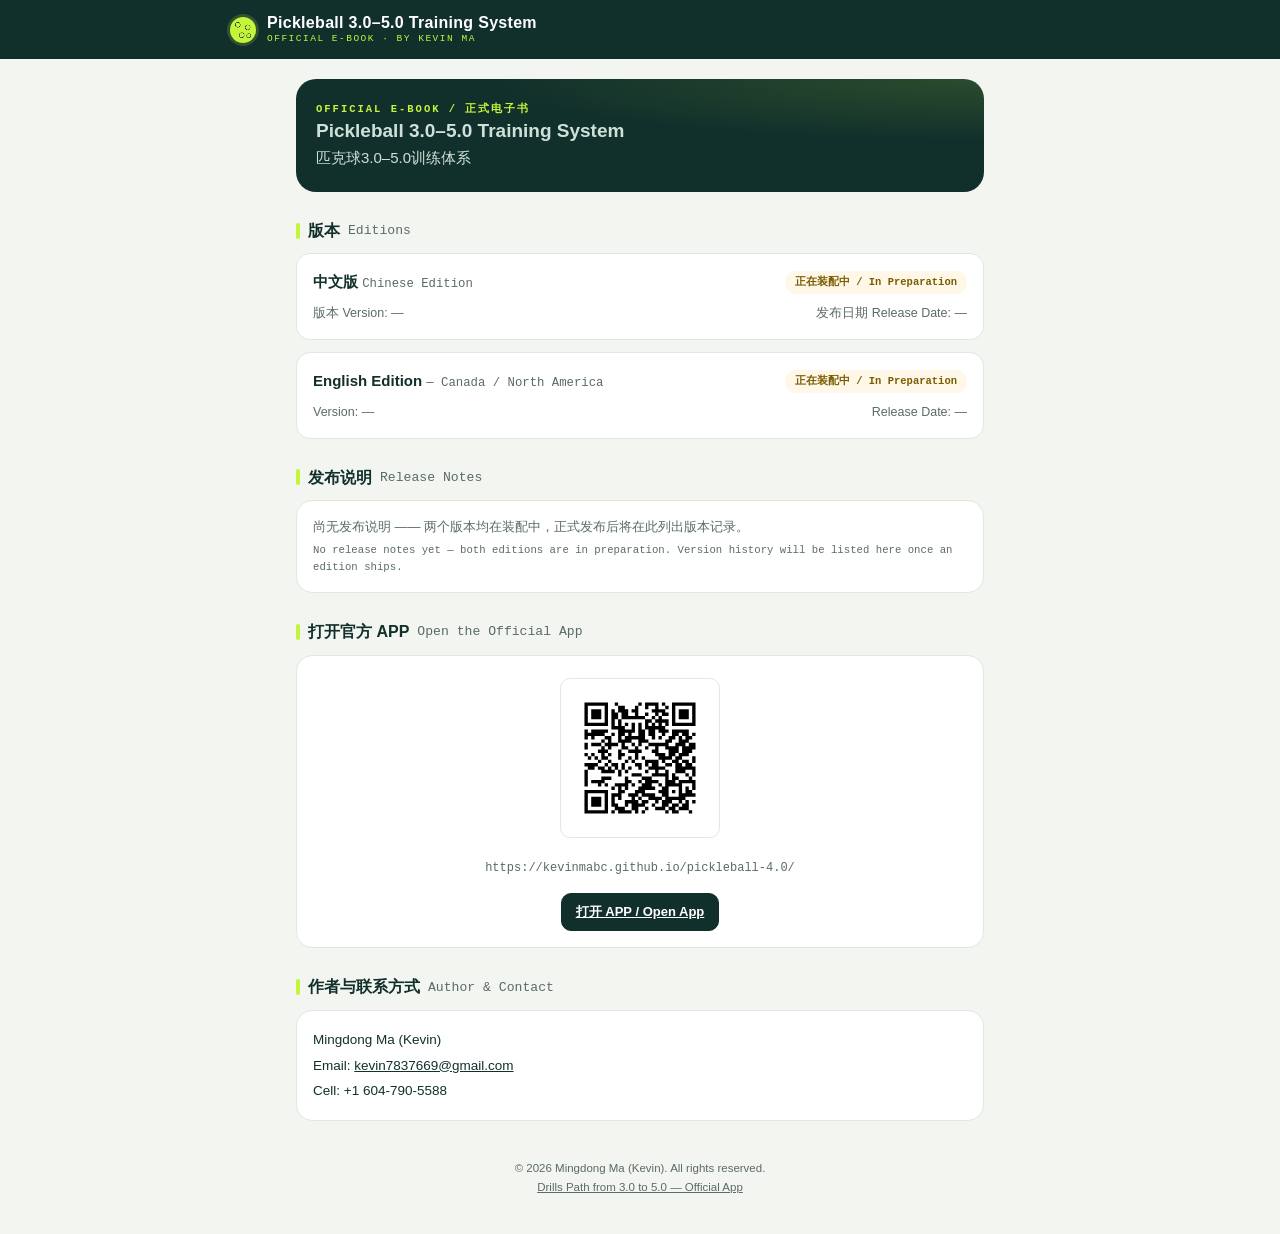
==== ebook/index.html @ c82833b7 "feat: add RC1.1 version update and ebook access Co-Authored-By: Claude Sonnet 5 <noreply@anthropic.c" ====
<!DOCTYPE html>
<html lang="zh-CN">
<head>
<meta charset="UTF-8">
<meta name="viewport" content="width=device-width, initial-scale=1.0, viewport-fit=cover">
<meta name="theme-color" content="#12302B">
<title>Pickleball 3.0–5.0 Training System · E-Book</title>
<link rel="icon" type="image/png" sizes="192x192" href="../icon-192.png">
<link rel="apple-touch-icon" href="../apple-touch-icon.png">
<link rel="stylesheet" href="../css/app.css">
<style>
  /* E-Book landing page — page-scoped additions only; no shared app.css rule is modified. */
  body{padding-bottom:28px}
  .eb-wrap{max-width:720px;margin:0 auto;padding:0 16px}
  .eb-edition{border:1px solid var(--line);border-radius:14px;padding:16px;margin-bottom:12px;background:var(--card)}
  .eb-edition-head{display:flex;justify-content:space-between;align-items:center;gap:10px;flex-wrap:wrap}
  .eb-edition-name{font-weight:800;font-size:15px}
  .eb-status-badge{display:inline-block;font-family:var(--mono);font-size:10.5px;padding:3px 10px;border-radius:999px;background:#fff8e8;color:#7a5c00;font-weight:700;white-space:nowrap}
  .eb-meta-row{display:flex;justify-content:space-between;gap:8px;font-size:12.5px;color:var(--muted);margin-top:8px;flex-wrap:wrap}
  .eb-qr-card{text-align:center}
  .eb-qr{width:160px;height:160px;border:1px solid var(--line);border-radius:10px;padding:10px;background:#fff;display:inline-block;margin:6px auto}
  .eb-url{font-family:var(--mono);font-size:12px;color:var(--muted);text-align:center;word-break:break-all;margin:8px 0}
  .eb-contact{font-size:13.5px;line-height:1.9;color:var(--ink)}
  .eb-contact .en{display:block;color:var(--muted);font-size:12px}
  footer.foot a{color:inherit;text-decoration:underline}
</style>
</head>
<body>

<header class="top">
  <div class="topbar">
    <div class="brand">
      <div class="ball"></div>
      <h1>Pickleball 3.0–5.0 Training System<small>OFFICIAL E-BOOK · BY KEVIN MA</small></h1>
    </div>
  </div>
</header>

<main class="eb-wrap" style="padding-top:20px">

  <div class="hero">
    <div class="eyebrow" style="color:var(--lime)">Official E-Book / 正式电子书</div>
    <p class="lead" style="margin-bottom:2px">Pickleball 3.0–5.0 Training System</p>
    <p style="color:#cfe0d9;font-size:15px">匹克球3.0–5.0训练体系</p>
  </div>

  <h3 class="blk">版本 <span class="en">Editions</span></h3>

  <div class="eb-edition">
    <div class="eb-edition-head">
      <div class="eb-edition-name">中文版 <span class="en">Chinese Edition</span></div>
      <span class="eb-status-badge">正在装配中 / In Preparation</span>
    </div>
    <div class="eb-meta-row">
      <span>版本 Version: —</span>
      <span>发布日期 Release Date: —</span>
    </div>
  </div>

  <div class="eb-edition">
    <div class="eb-edition-head">
      <div class="eb-edition-name">English Edition <span class="en">— Canada / North America</span></div>
      <span class="eb-status-badge">正在装配中 / In Preparation</span>
    </div>
    <div class="eb-meta-row">
      <span>Version: —</span>
      <span>Release Date: —</span>
    </div>
  </div>

  <h3 class="blk">发布说明 <span class="en">Release Notes</span></h3>
  <div class="card">
    <p style="font-size:13px;color:var(--muted)">尚无发布说明 —— 两个版本均在装配中，正式发布后将在此列出版本记录。<span class="en" style="display:block;margin-top:4px">No release notes yet — both editions are in preparation. Version history will be listed here once an edition ships.</span></p>
  </div>

  <h3 class="blk">打开官方 APP <span class="en">Open the Official App</span></h3>
  <div class="card eb-qr-card">
    <img class="eb-qr" src="../assets/qr/qr-app.svg" alt="QR code linking to the official Drills Path from 3.0 to 5.0 app at https://kevinmabc.github.io/pickleball-4.0/" width="160" height="160">
    <div class="eb-url">https://kevinmabc.github.io/pickleball-4.0/</div>
    <a class="btn solid" style="display:inline-block;margin-top:6px" href="https://kevinmabc.github.io/pickleball-4.0/">打开 APP / Open App</a>
  </div>

  <h3 class="blk">作者与联系方式 <span class="en">Author &amp; Contact</span></h3>
  <div class="card eb-contact">
    Mingdong Ma (Kevin)<br>
    Email: <a href="mailto:kevin7837669@gmail.com">kevin7837669@gmail.com</a><br>
    Cell: +1 604-790-5588
  </div>

  <footer class="foot">
    © 2026 Mingdong Ma (Kevin). All rights reserved.<br>
    <a href="https://kevinmabc.github.io/pickleball-4.0/">Drills Path from 3.0 to 5.0 — Official App</a>
  </footer>

</main>
</body>
</html>
---- css/app.css ----
:root{
    --ink:#12302B;          /* 深球场墨绿 court ink */
    --ink-2:#1C4A41;
    --paper:#F3F5F1;        /* 纸底 paper */
    --card:#FFFFFF;
    --lime:#C4F53B;         /* 匹克球荧光签名色 optic-ball accent */
    --lime-deep:#9BCB1E;
    --muted:#5A6B66;
    --line:#E1E7E1;
    --pass:#1F9D5B;
    --part:#E0A100;
    --fail:#D64545;
    --none:#B7C0BB;
    --mono:ui-monospace,"SF Mono","Cascadia Code",Consolas,"Liberation Mono",monospace;
    --sans:"PingFang SC","Hiragino Sans GB","Microsoft YaHei",-apple-system,BlinkMacSystemFont,"Segoe UI",Roboto,sans-serif;
  }
  *{box-sizing:border-box;margin:0;padding:0}
  html{-webkit-text-size-adjust:100%}
  body{font-family:var(--sans);background:var(--paper);color:var(--ink);
    line-height:1.6;padding-bottom:76px;overflow-x:hidden}
  a{color:inherit}
  .wrap{max-width:820px;margin:0 auto;padding:0 16px}

  /* ===== Top bar ===== */
  header.top{position:sticky;top:0;z-index:40;background:var(--ink);color:#fff;
    padding:14px 16px calc(14px + env(safe-area-inset-top,0)) 16px;
    padding-top:calc(14px + env(safe-area-inset-top,0))}
  .topbar{max-width:820px;margin:0 auto;display:flex;align-items:center;justify-content:space-between;gap:8px}
  .brand{flex:1 1 auto;min-width:0;display:flex;align-items:center;gap:11px}
  .lang-switch{flex:none;background:rgba(255,255,255,.08);border:1px solid rgba(255,255,255,.22);
    color:#fff;border-radius:999px;padding:6px 10px;font-family:var(--mono);font-size:10.5px;
    font-weight:600;letter-spacing:.3px;cursor:pointer;white-space:nowrap}
  .lang-switch:hover{border-color:var(--lime)}
  .lang-switch b{color:var(--lime)}
  .ball{width:26px;height:26px;border-radius:50%;background:var(--lime);position:relative;flex:none;
    box-shadow:0 0 0 3px rgba(196,245,59,.18)}
  .ball::before,.ball::after{content:"";position:absolute;inset:0;border-radius:50%}
  .ball::before{background:
    radial-gradient(circle at 30% 30%, transparent 2px, var(--ink) 2.4px, transparent 3px),
    radial-gradient(circle at 68% 40%, transparent 2px, var(--ink) 2.4px, transparent 3px),
    radial-gradient(circle at 45% 70%, transparent 2px, var(--ink) 2.4px, transparent 3px),
    radial-gradient(circle at 72% 72%, transparent 1.6px, var(--ink) 2px, transparent 2.6px)}
  .brand h1{min-width:0;font-size:16px;font-weight:800;letter-spacing:.3px;line-height:1.15}
  .brand h1 small{display:block;font-family:var(--mono);font-size:9.5px;font-weight:500;
    letter-spacing:1.5px;color:var(--lime);text-transform:uppercase;margin-top:2px}

  /* ===== Views ===== */
  .view{display:none;padding-top:20px;animation:fade .25s ease}
  .view.active{display:block}
  @keyframes fade{from{opacity:0;transform:translateY(6px)}to{opacity:1;transform:none}}
  @media (prefers-reduced-motion:reduce){.view{animation:none}}

  .eyebrow{font-family:var(--mono);font-size:10.5px;font-weight:600;letter-spacing:2px;
    text-transform:uppercase;color:var(--lime-deep)}
  h2.sec{font-size:23px;font-weight:800;letter-spacing:-.3px;margin:4px 0 3px}
  .sec-sub{color:var(--muted);font-size:13.5px;margin-bottom:18px}
  h3.blk{font-size:16px;font-weight:800;margin:26px 0 10px;display:flex;align-items:center;gap:8px}
  h3.blk::before{content:"";width:4px;height:16px;background:var(--lime);border-radius:2px}

  .card{background:var(--card);border:1px solid var(--line);border-radius:16px;
    padding:16px;margin-bottom:14px}
  .en{font-family:var(--mono);color:var(--muted);font-size:.82em;font-weight:500}

  /* ===== Home ===== */
  .hero{background:var(--ink);color:#fff;border-radius:20px;padding:22px 20px;margin-bottom:8px;
    background-image:radial-gradient(120% 90% at 100% 0,rgba(196,245,59,.14),transparent 60%)}
  .hero .lead{font-size:19px;font-weight:800;line-height:1.35;margin-bottom:6px}
  .hero .lead b{color:var(--lime)}
  .hero p{color:#cfe0d9;font-size:13px}
  .loop{display:grid;grid-template-columns:repeat(4,1fr);gap:8px;margin-top:16px}
  .loop button{background:rgba(255,255,255,.07);border:1px solid rgba(255,255,255,.14);
    color:#fff;border-radius:12px;padding:12px 6px;cursor:pointer;font-family:var(--sans);
    display:flex;flex-direction:column;align-items:center;gap:4px;transition:.15s}
  .loop button:hover{background:rgba(196,245,59,.14);border-color:var(--lime)}
  .loop .cn{font-size:17px;font-weight:800}
  .loop .en2{font-family:var(--mono);font-size:9px;letter-spacing:1px;color:var(--lime);text-transform:uppercase}

  /* Six gates signature */
  .gates{display:grid;grid-template-columns:repeat(3,1fr);gap:8px}
  .gate{border:1px solid var(--line);border-radius:12px;padding:10px 8px;text-align:center;background:#fafcf9}
  .gate .lab{font-size:11px;color:var(--muted);line-height:1.3;min-height:29px;display:flex;
    align-items:center;justify-content:center}
  .gate .thr{font-family:var(--mono);font-size:10px;color:var(--muted);margin-top:3px}
  .gate .dot{width:11px;height:11px;border-radius:50%;background:var(--none);margin:6px auto 0;
    transition:.2s}
  .gate.ok{border-color:var(--pass);background:#f1fbf5}
  .gate.ok .dot{background:var(--pass);box-shadow:0 0 0 4px rgba(31,157,91,.15)}
  .gate.no .dot{background:var(--fail)}
  .verdict{text-align:center;margin-top:12px;font-weight:800;font-size:15px}
  .verdict .en{display:block;font-size:11px;margin-top:2px}

  /* ===== Learn ===== */
  table.tbl{width:100%;border-collapse:collapse;font-size:13px}
  table.tbl th,table.tbl td{text-align:left;padding:8px 9px;border-bottom:1px solid var(--line);
    vertical-align:top}
  table.tbl th{font-family:var(--mono);font-size:10px;letter-spacing:.6px;text-transform:uppercase;
    color:var(--muted);font-weight:600}
  table.tbl td:first-child{font-weight:700;white-space:nowrap}
  .num{font-family:var(--mono);font-variant-numeric:tabular-nums}
  details.acc{border:1px solid var(--line);border-radius:14px;margin-bottom:10px;background:var(--card);overflow:hidden}
  details.acc>summary{list-style:none;cursor:pointer;padding:14px 16px;font-weight:700;
    display:flex;justify-content:space-between;align-items:center;gap:10px}
  details.acc>summary::-webkit-details-marker{display:none}
  details.acc>summary .chev{font-family:var(--mono);color:var(--lime-deep);transition:.2s}
  details.acc[open]>summary .chev{transform:rotate(90deg)}
  details.acc .body{padding:0 16px 16px;border-top:1px solid var(--line)}
  details.acc .body p{margin:11px 0;font-size:14px}
  details.acc .body h4{margin:16px 0 6px;font-size:14px;font-weight:800}
  details.acc .body ul{margin:8px 0 8px 18px;font-size:14px}
  details.acc .body li{margin:5px 0}
  .callout{background:#f1fbf5;border-left:3px solid var(--pass);border-radius:0 10px 10px 0;
    padding:11px 13px;margin:12px 0;font-size:13.5px}
  .callout.warn{background:#fff8e8;border-color:var(--part)}
  .tag{display:inline-block;font-family:var(--mono);font-size:10px;padding:2px 7px;border-radius:6px;
    background:var(--ink);color:var(--lime);letter-spacing:.5px;margin-left:6px}
  .todo-note{border:1px dashed var(--line);border-radius:14px;padding:14px 16px;background:#fbfcfb;
    font-size:13px;color:var(--muted)}

  /* ===== Tracker (练) ===== */
  .kpibar{display:flex;gap:10px;margin-bottom:16px}
  .kpibar .stat{flex:1;background:var(--ink);color:#fff;border-radius:14px;padding:12px 14px}
  .kpibar .stat .v{font-family:var(--mono);font-size:26px;font-weight:700;color:var(--lime);
    font-variant-numeric:tabular-nums;line-height:1}
  .kpibar .stat .k{font-size:11px;color:#cfe0d9;margin-top:5px}
  .kpibar .stat .k .en{color:#8fb0a5}

  .week>summary{background:var(--ink);color:#fff;border-radius:14px}
  .week[open]>summary{border-radius:14px 14px 0 0}
  .week>summary .wk{font-family:var(--mono);color:var(--lime);font-size:13px;margin-right:8px}
  .week>summary .rate{font-family:var(--mono);font-size:12px;color:var(--lime);margin-left:auto}
  .item{border-top:1px solid var(--line);padding:13px 4px}
  .item:first-child{border-top:none}
  .item .name{font-weight:700;font-size:14px}
  .item .target{font-size:12px;color:var(--muted);margin:2px 0 9px}
  .item-row{display:flex;flex-wrap:wrap;gap:7px;align-items:center}
  .seg{display:inline-flex;border:1px solid var(--line);border-radius:9px;overflow:hidden}
  .seg button{border:none;background:var(--card);padding:6px 12px;font-size:12px;cursor:pointer;
    font-family:var(--sans);color:var(--muted);border-right:1px solid var(--line)}
  .seg button:last-child{border-right:none}
  .seg button.on[data-v="pass"]{background:var(--pass);color:#fff}
  .seg button.on[data-v="part"]{background:var(--part);color:#fff}
  .seg button.on[data-v="fail"]{background:var(--fail);color:#fff}
  .seg button.on[data-v="done"]{background:var(--ink);color:var(--lime)}
  .seg button.on[data-v="skip"]{background:var(--none);color:#fff}
  input.fld,textarea.fld{border:1px solid var(--line);border-radius:9px;padding:6px 9px;
    font-family:var(--sans);font-size:12.5px;color:var(--ink);background:#fbfcfb;width:100%}
  input.fld{flex:1;min-width:90px}
  input.date{max-width:140px}
  .item textarea.fld{margin-top:7px;resize:vertical;min-height:34px}

  .toolbar{display:flex;gap:8px;flex-wrap:wrap;margin:4px 0 18px}
  .btn{border:1px solid var(--ink);background:var(--card);color:var(--ink);border-radius:10px;
    padding:8px 14px;font-size:13px;font-weight:600;cursor:pointer;font-family:var(--sans)}
  .btn.solid{background:var(--ink);color:#fff}
  .btn.warn{border-color:var(--fail);color:var(--fail)}

  /* ===== KPI (测) ===== */
  .mod{padding:12px 2px;border-bottom:1px solid var(--line)}
  .mod:last-child{border-bottom:none}
  .mod .top{display:flex;align-items:baseline;gap:8px;margin-bottom:7px}
  .mod .mn{font-weight:700;font-size:14px}
  .mod .mw{font-family:var(--mono);font-size:10px;color:var(--muted);margin-left:auto}
  .mod .mt{font-family:var(--mono);font-size:11px;color:var(--muted)}
  .meter{position:relative;height:10px;background:#eef2ee;border-radius:6px;overflow:hidden;margin:4px 0}
  .meter .fill{position:absolute;inset:0 auto 0 0;background:linear-gradient(90deg,var(--lime-deep),var(--lime));
    border-radius:6px;transition:width .35s ease}
  .meter .tgt{position:absolute;top:-3px;bottom:-3px;width:2px;background:var(--ink)}
  .mod .ctl{display:flex;align-items:center;gap:10px;margin-top:8px}
  .mod input[type=range]{flex:1;accent-color:var(--ink)}
  .mod .pct{font-family:var(--mono);font-size:14px;font-weight:700;min-width:52px;text-align:right;
    font-variant-numeric:tabular-nums}
  .composite{background:var(--ink);color:#fff;border-radius:16px;padding:18px 20px;
    display:flex;align-items:center;gap:18px;margin-bottom:14px}
  .composite .big{font-family:var(--mono);font-size:44px;font-weight:700;color:var(--lime);
    line-height:.9;font-variant-numeric:tabular-nums}
  .composite .big small{font-size:16px;color:#8fb0a5}
  .composite .lvl{font-size:13px;color:#cfe0d9;min-width:0}
  .composite .lvl b{display:block;font-size:19px;color:#fff;font-weight:800;margin-top:2px}

  footer.foot{text-align:center;color:var(--muted);font-size:11.5px;padding:24px 16px 8px;line-height:1.7}

  /* ===== Bottom nav ===== */
  nav.tabs{position:fixed;bottom:0;left:0;right:0;z-index:50;background:var(--card);
    border-top:1px solid var(--line);display:flex;
    padding-bottom:env(safe-area-inset-bottom,0)}
  nav.tabs button{flex:1;min-width:0;border:none;background:none;padding:9px 2px 8px;cursor:pointer;
    font-family:var(--sans);color:var(--muted);display:flex;flex-direction:column;align-items:center;gap:2px}
  nav.tabs button .ti{font-size:15px;font-weight:800}
  nav.tabs button .te{font-family:var(--mono);font-size:8.5px;letter-spacing:.8px;text-transform:uppercase}
  nav.tabs button.on{color:var(--ink)}
  nav.tabs button.on .ti{color:var(--ink)}
  nav.tabs button.on::before{content:"";position:absolute;top:0;width:34px;height:3px;
    background:var(--lime);border-radius:0 0 4px 4px}
  nav.tabs button{position:relative}
  .fbtn{display:inline-block;margin-top:10px;border:1px solid var(--ink);border-radius:20px;padding:6px 16px;font-size:12px;color:var(--ink);background:var(--card);cursor:pointer;font-family:var(--sans);font-weight:600}
  .modal-bg{position:fixed;inset:0;background:rgba(10,20,18,.55);z-index:100;display:none;align-items:flex-end;justify-content:center}
  .modal-bg.on{display:flex}
  .modal{background:var(--card);width:100%;max-width:480px;border-radius:18px 18px 0 0;padding:18px 18px calc(20px + env(safe-area-inset-bottom,0));max-height:88vh;overflow:auto;animation:slideup .2s ease}
  @keyframes slideup{from{transform:translateY(30px)}to{transform:none}}
  .modal h3{font-size:17px;font-weight:800;margin-bottom:3px}
  .modal .msub{font-size:12px;color:var(--muted);margin-bottom:8px}
  .modal label{font-size:12px;color:var(--muted);display:block;margin:11px 0 4px}
  .modal .row{display:flex;gap:8px;margin-top:14px}
  .fbclose{float:right;border:none;background:none;font-size:22px;color:var(--muted);cursor:pointer;line-height:1}

/* ===== S1 Assessment Data Core (a1-) ===== */
#a1-app{font-family:var(--sans)}
#a1-app .a1-h{font-weight:800;font-size:15px;margin:2px 0 8px;color:var(--ink)}
#a1-app .a1-sub{font-size:11px;color:var(--muted);margin-bottom:10px;font-family:var(--mono);word-break:break-all}
#a1-app .a1-mut{font-size:12px;color:var(--muted)}
#a1-app .a1-chip{display:inline-block;border:1px solid var(--line);border-radius:999px;padding:6px 13px;margin:4px 6px 4px 0;cursor:pointer;font-size:13px;background:var(--card);color:var(--ink)}
#a1-app .a1-chip.sel{background:var(--lime-deep,#2f6f5f);color:#fff;border-color:transparent}
#a1-app .a1-row{display:flex;justify-content:space-between;align-items:center;gap:8px;padding:9px 0;border-bottom:1px solid var(--line)}
#a1-app .a1-row:last-child{border-bottom:none}
#a1-app .a1-list{max-height:150px;overflow:auto;font-family:var(--mono);font-size:12px;color:var(--muted);margin-top:8px;white-space:pre-wrap}

/* ===== S7-E Review/Trend UI (rv-) ===== */
#review-app{font-family:var(--sans)}
#review-app .rv-h{font-weight:800;font-size:15px;margin:2px 0 8px;color:var(--ink)}
#review-app .rv-mut{font-size:12px;color:var(--muted)}
#review-app .rv-chip{display:inline-block;border:1px solid var(--line);border-radius:999px;padding:6px 13px;margin:4px 6px 4px 0;cursor:pointer;font-size:13px;background:var(--card);color:var(--ink)}
#review-app .rv-chip.sel{background:var(--lime-deep,#2f6f5f);color:#fff;border-color:transparent}
#review-app .rv-section{margin-bottom:18px}
#review-app .rv-row{display:flex;justify-content:space-between;align-items:center;gap:8px;padding:7px 0;border-bottom:1px solid var(--line);flex-wrap:wrap}
#review-app .rv-row:last-child{border-bottom:none}
#review-app .rv-grid{display:grid;grid-template-columns:repeat(auto-fit,minmax(150px,1fr));gap:10px;margin-top:8px}
#review-app .rv-card{border:1px solid var(--line);border-radius:12px;padding:10px 12px;background:#fafcf9}
#review-app .rv-badge{display:inline-block;font-family:var(--mono);font-size:10.5px;padding:2px 8px;border-radius:6px;font-weight:700;letter-spacing:.2px;line-height:1.5}
#review-app .rv-pos{background:#f1fbf5;color:var(--pass)}
#review-app .rv-warn{background:#fff8e8;color:var(--part)}
#review-app .rv-neg{background:#fdecec;color:var(--fail)}
#review-app .rv-neu{background:#eef2ee;color:var(--muted)}
#review-app .rv-inc{background:#eef2ee;color:var(--muted);border:1px dashed var(--line)}
#review-app .rv-banner{background:#f1fbf5;border-left:3px solid var(--pass);border-radius:0 10px 10px 0;padding:9px 12px;font-size:12.5px;margin-bottom:10px}
#review-app table.rv-tbl{width:100%;border-collapse:collapse;font-size:12px;min-width:640px}
#review-app table.rv-tbl th,#review-app table.rv-tbl td{text-align:left;padding:6px 7px;border-bottom:1px solid var(--line);vertical-align:top}
#review-app table.rv-tbl th{font-family:var(--mono);font-size:9.5px;letter-spacing:.4px;text-transform:uppercase;color:var(--muted);font-weight:600}

/* ===== S8-E Training / Cycle UI (tr-), shared across the three mount points (.tr-app) ===== */
.tr-app{font-family:var(--sans)}
.tr-app .tr-h{font-weight:800;font-size:15px;margin:2px 0 8px;color:var(--ink)}
.tr-app .tr-h2{font-weight:700;font-size:13px;margin:14px 0 6px;color:var(--ink)}
.tr-app .tr-mut{font-size:12px;color:var(--muted)}
.tr-app .tr-chip{display:inline-block;border:1px solid var(--line);border-radius:999px;padding:6px 13px;margin:4px 6px 4px 0;cursor:pointer;font-size:13px;background:var(--card);color:var(--ink)}
.tr-app .tr-chip.sel{background:var(--lime-deep,#2f6f5f);color:#fff;border-color:transparent}
.tr-app .tr-section{margin-bottom:16px}
.tr-app .tr-row{display:flex;justify-content:space-between;align-items:center;gap:8px;padding:7px 0;border-bottom:1px solid var(--line);flex-wrap:wrap}
.tr-app .tr-row:last-child{border-bottom:none}
.tr-app .tr-card{border:1px solid var(--line);border-radius:12px;padding:12px;background:#fafcf9;margin-bottom:10px}
.tr-app .tr-badge{display:inline-block;font-family:var(--mono);font-size:10.5px;padding:2px 8px;border-radius:6px;font-weight:700;letter-spacing:.2px;line-height:1.5}
.tr-app .tr-pos{background:#f1fbf5;color:var(--pass)}
.tr-app .tr-warn{background:#fff8e8;color:var(--part)}
.tr-app .tr-neg{background:#fdecec;color:var(--fail)}
.tr-app .tr-neu{background:#eef2ee;color:var(--muted)}
.tr-app .tr-inc{background:#eef2ee;color:var(--muted);border:1px dashed var(--line)}
.tr-app .tr-banner{background:#f1fbf5;border-left:3px solid var(--pass);border-radius:0 10px 10px 0;padding:10px 12px;font-size:13px;margin-bottom:10px;font-weight:700}
.tr-app .tr-ready{background:#f1fbf5;border-color:var(--pass);color:var(--pass)}
.tr-app .tr-cta{display:block;width:100%;padding:14px;font-size:15.5px;border-radius:12px;text-align:center}
.tr-app .tr-week{border:1px solid var(--line);border-radius:14px;margin-bottom:10px;background:var(--card);overflow:hidden}
.tr-app .tr-week>summary{list-style:none;cursor:pointer;padding:12px 14px;font-weight:700;background:var(--ink);color:#fff;border-radius:14px}
.tr-app .tr-week[open]>summary{border-radius:14px 14px 0 0}
.tr-app .tr-week>summary::-webkit-details-marker{display:none}
.tr-app .tr-week-body{padding:4px 14px 8px}
.tr-app .tr-assign{border-top:1px solid var(--line);padding:9px 0;font-size:13px}
.tr-app .tr-assign:first-child{border-top:none}
.tr-app .tr-exec-row{border-top:1px solid var(--line);padding:9px 0}
.tr-app .tr-exec-row:first-child{border-top:none}
.tr-app .tr-exec-fields{display:flex;gap:6px;margin-top:6px;flex-wrap:wrap}
.tr-app .tr-exec-fields input.fld{min-width:0;flex:1 1 90px}

/* ===== S11-B Home / Priority Dashboard UI (hpd-) ===== */
#home-priority-dashboard-app{font-family:var(--sans)}
#home-priority-dashboard-app .hpd-h{font-weight:800;font-size:15px;margin:2px 0 8px;color:var(--ink)}
#home-priority-dashboard-app .hpd-label{font-family:var(--mono);font-size:10.5px;font-weight:700;letter-spacing:1px;text-transform:uppercase;color:var(--muted);margin-bottom:4px}
#home-priority-dashboard-app .hpd-mut{font-size:12.5px;color:var(--muted);line-height:1.5}
#home-priority-dashboard-app .hpd-section{margin-bottom:14px}
#home-priority-dashboard-app .hpd-chip{display:inline-block;border:1px solid var(--line);border-radius:999px;padding:6px 13px;margin:4px 6px 4px 0;cursor:pointer;font-size:13px;background:var(--card);color:var(--ink)}
#home-priority-dashboard-app .hpd-chip.sel{background:var(--lime-deep,#2f6f5f);color:#fff;border-color:transparent}
#home-priority-dashboard-app .hpd-stage-row{display:flex;align-items:center;gap:10px;flex-wrap:wrap}
#home-priority-dashboard-app .hpd-badge{display:inline-block;font-weight:800;font-size:14px;padding:6px 12px;border-radius:10px;background:var(--ink);color:var(--lime)}
#home-priority-dashboard-app .hpd-card{border:1px solid var(--line);border-radius:12px;padding:12px;background:#fafcf9;margin-bottom:8px}
#home-priority-dashboard-app .hpd-row{display:flex;justify-content:space-between;align-items:center;gap:8px;padding:7px 0;border-bottom:1px solid var(--line);flex-wrap:wrap}
#home-priority-dashboard-app .hpd-row:last-child{border-bottom:none}
#home-priority-dashboard-app .hpd-banner{background:#f1fbf5;border-left:3px solid var(--pass);border-radius:0 10px 10px 0;padding:10px 12px;font-size:13px;margin-bottom:8px;font-weight:700}
#home-priority-dashboard-app .hpd-banner.hpd-warn{background:#fff8e8;border-color:var(--part);color:#7a5c00}
#home-priority-dashboard-app .hpd-cta{display:block;width:100%;padding:14px;font-size:15.5px;border-radius:12px;text-align:center}
#home-priority-dashboard-app .hpd-cta[disabled]{opacity:.5;cursor:not-allowed}

/* ===== S11-C Guided Training UI (gt-), reuses the hpd- primitives scoped to its own root ===== */
#guided-training-app{font-family:var(--sans)}
#guided-training-app .hpd-mut{font-size:12.5px;color:var(--muted);line-height:1.5}
#guided-training-app .hpd-row{display:flex;justify-content:space-between;align-items:center;gap:8px;padding:7px 0;border-bottom:1px solid var(--line);flex-wrap:wrap}
#guided-training-app .hpd-row:last-child{border-bottom:none}
#guided-training-app .hpd-banner{background:#f1fbf5;border-left:3px solid var(--pass);border-radius:0 10px 10px 0;padding:10px 12px;font-size:13px;margin-bottom:8px;font-weight:700}
#guided-training-app .hpd-banner.hpd-warn{background:#fff8e8;border-color:var(--part);color:#7a5c00}
#guided-training-app .hpd-cta{display:block;width:100%;padding:14px;font-size:15.5px;border-radius:12px;text-align:center}
#guided-training-app .hpd-cta[disabled]{opacity:.5;cursor:not-allowed}
#guided-training-app .gt-card{border:1px solid var(--line);border-radius:12px;padding:12px;background:#fafcf9;margin-bottom:8px}
#guided-training-app .gt-form{display:flex;flex-direction:column;gap:4px;margin:10px 0}
#guided-training-app .gt-input{margin-bottom:8px}
#guided-training-app .gt-cta{margin-top:8px}

/* ===== S11-D Progress / Reassessment UI (pr-), reuses the hpd-/gt- primitives scoped to its own root ===== */
#progress-reassessment-app{font-family:var(--sans)}
#progress-reassessment-app .hpd-label{font-family:var(--mono);font-size:10.5px;font-weight:700;letter-spacing:1px;text-transform:uppercase;color:var(--muted);margin-bottom:4px}
#progress-reassessment-app .hpd-mut{font-size:12.5px;color:var(--muted);line-height:1.5}
#progress-reassessment-app .hpd-section{margin-bottom:14px}
#progress-reassessment-app .hpd-row{display:flex;justify-content:space-between;align-items:center;gap:8px;padding:7px 0;border-bottom:1px solid var(--line);flex-wrap:wrap}
#progress-reassessment-app .hpd-row:last-child{border-bottom:none}
#progress-reassessment-app .hpd-banner{background:#f1fbf5;border-left:3px solid var(--pass);border-radius:0 10px 10px 0;padding:10px 12px;font-size:13px;margin-bottom:8px;font-weight:700}
#progress-reassessment-app .hpd-banner.hpd-warn{background:#fff8e8;border-color:var(--part);color:#7a5c00}
#progress-reassessment-app .hpd-cta{display:block;width:100%;padding:14px;font-size:15.5px;border-radius:12px;text-align:center}
#progress-reassessment-app .hpd-cta[disabled]{opacity:.5;cursor:not-allowed}
#progress-reassessment-app .gt-card{border:1px solid var(--line);border-radius:12px;padding:12px;background:#fafcf9;margin-bottom:8px}
#progress-reassessment-app .pr-cta{margin-top:8px}

/* ===== S11-E History / Explainability / Recovery UI (he-), reuses the hpd-/gt- primitives scoped to its own root ===== */
#history-explainability-app{font-family:var(--sans)}
#history-explainability-app .hpd-label{font-family:var(--mono);font-size:10.5px;font-weight:700;letter-spacing:1px;text-transform:uppercase;color:var(--muted);margin-bottom:4px}
#history-explainability-app .hpd-mut{font-size:12.5px;color:var(--muted);line-height:1.5}
#history-explainability-app .hpd-section{margin-bottom:14px}
#history-explainability-app .hpd-row{display:flex;justify-content:space-between;align-items:center;gap:8px;padding:7px 0;border-bottom:1px solid var(--line);flex-wrap:wrap}
#history-explainability-app .hpd-row:last-child{border-bottom:none}
#history-explainability-app .hpd-row b{overflow-wrap:anywhere;word-break:break-word;min-width:0}
#history-explainability-app .hpd-chip{display:inline-block;border:1px solid var(--line);border-radius:999px;padding:6px 13px;margin:4px 6px 4px 0;cursor:pointer;font-size:13px;background:var(--card);color:var(--ink)}
#history-explainability-app .hpd-chip.sel{background:var(--lime-deep,#2f6f5f);color:#fff;border-color:transparent}
#history-explainability-app .hpd-badge{display:inline-block;font-weight:800;font-size:14px;padding:6px 12px;border-radius:10px;background:var(--ink);color:var(--lime)}
#history-explainability-app .hpd-banner{background:#f1fbf5;border-left:3px solid var(--pass);border-radius:0 10px 10px 0;padding:10px 12px;font-size:13px;margin-bottom:8px;font-weight:700}
#history-explainability-app .hpd-banner.hpd-warn{background:#fff8e8;border-color:var(--part);color:#7a5c00}
#history-explainability-app .hpd-cta{display:block;width:100%;padding:14px;font-size:15.5px;border-radius:12px;text-align:center}
#history-explainability-app .gt-card{border:1px solid var(--line);border-radius:12px;padding:12px;background:#fafcf9;margin-bottom:8px}
#history-explainability-app .he-cyclist{display:flex;flex-wrap:wrap}
#history-explainability-app .he-event{border-top:1px solid var(--line);padding:8px 0}
#history-explainability-app .he-event:first-child{border-top:none}
#history-explainability-app .he-event-row{display:flex;justify-content:space-between;align-items:center;gap:8px;flex-wrap:wrap}
#history-explainability-app .he-detail{font-family:var(--mono);font-size:10.5px;margin-top:3px;word-break:break-all}

/* ===== PB-APP-RC1.1 · Version / Update / Install / E-Book access (av-) ===== */
#about-version-root .av-row{display:flex;justify-content:space-between;align-items:center;gap:8px;padding:6px 0;border-bottom:1px solid var(--line);font-size:13px;flex-wrap:wrap}
#about-version-root .av-row:last-of-type{border-bottom:none}
#about-version-root .av-row b{font-family:var(--mono);font-size:12.5px;color:var(--ink);text-align:right}
#about-version-root .av-status{font-size:13px;font-weight:700;margin:10px 0;padding:8px 10px;border-radius:8px;background:#eef2ee;color:var(--ink)}
#about-version-root .av-status:empty{display:none}
#about-version-root .av-status-latest{background:#f1fbf5;color:var(--pass)}
#about-version-root .av-status-update-available{background:#fff8e8;color:#7a5c00}
#about-version-root .av-status-offline,#about-version-root .av-status-check-failed{background:#fdecec;color:var(--fail)}
#about-version-root .av-status-unsupported{background:#eef2ee;color:var(--muted)}
#about-version-root .av-install-block{margin-bottom:12px;font-size:12.5px;line-height:1.6}
#about-version-root .av-install-block b{display:block;font-size:13px;margin-bottom:3px}
#about-version-root .av-install-block .en{display:block;color:var(--muted)}
#about-version-root .av-url{font-family:var(--mono);font-size:11px;color:var(--muted);word-break:break-all;margin:8px 0}
#about-version-root .av-qr{width:140px;height:140px;display:block;margin:6px 0;border:1px solid var(--line);border-radius:10px;padding:8px;background:#fff}
#about-version-root button[disabled]{opacity:.5;cursor:not-allowed}
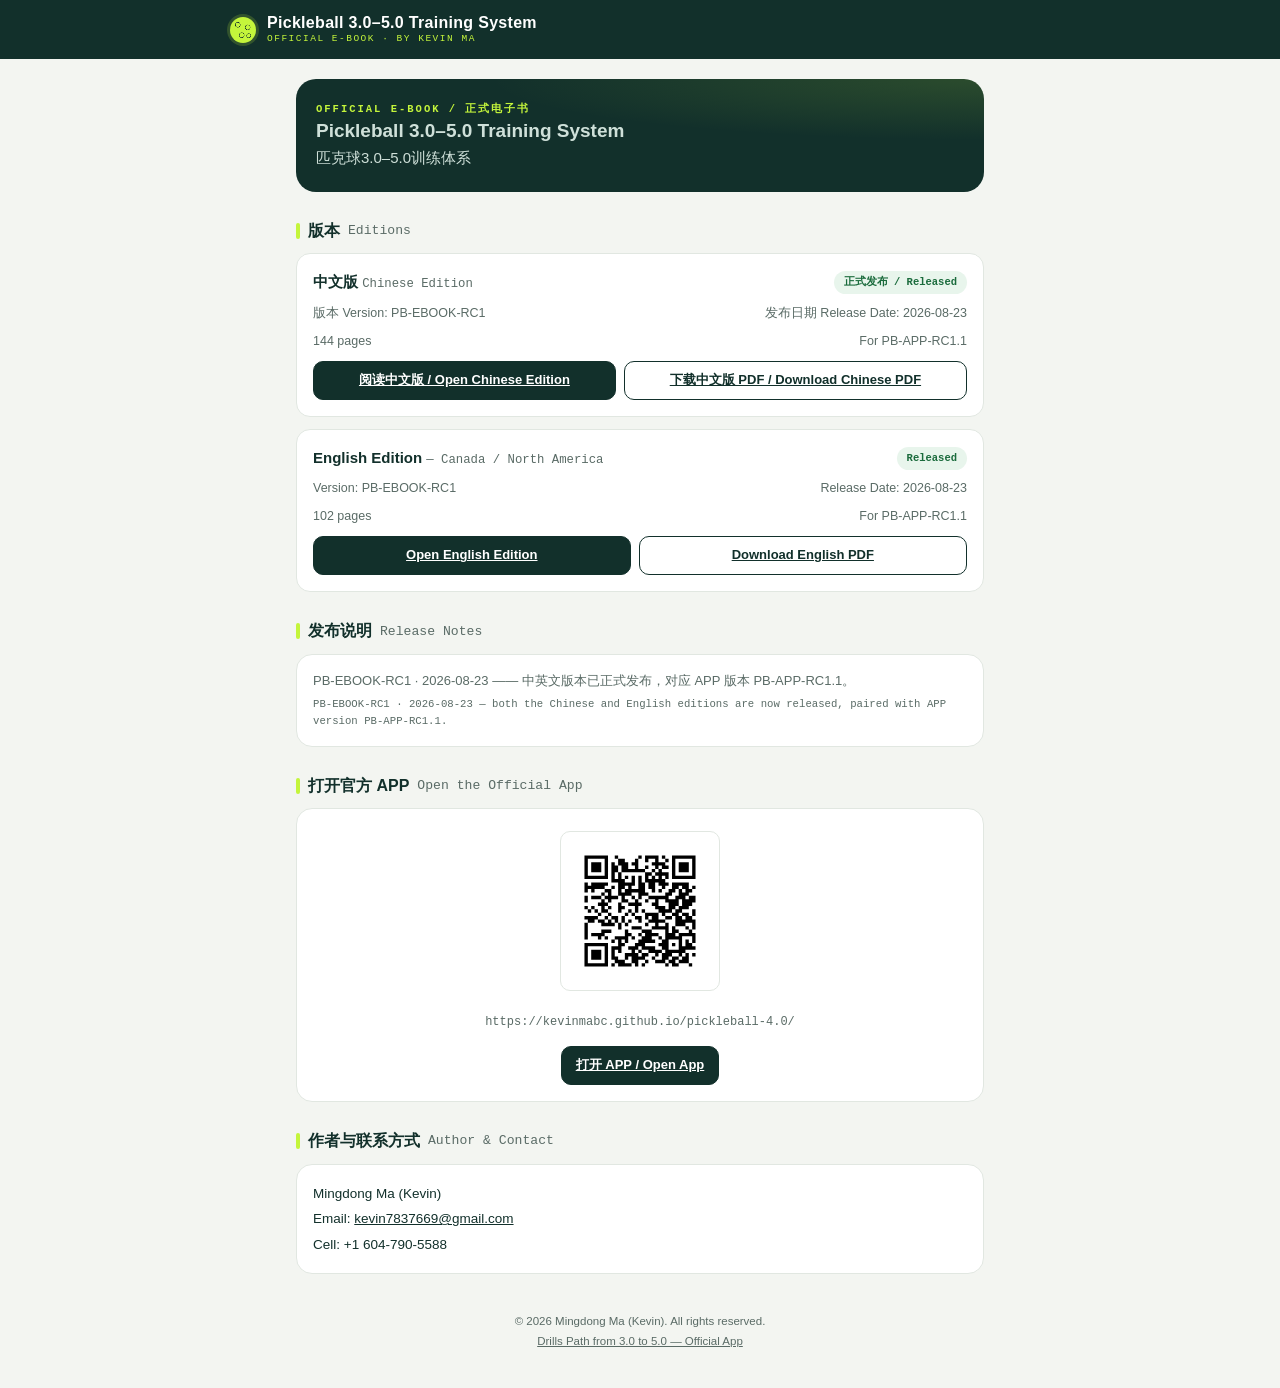
==== commit d2c53306: "feat: publish PB-EBOOK-RC1 access" ====
--- a/ebook/index.html
+++ b/ebook/index.html
@@ -16,7 +16,10 @@
   .eb-edition-head{display:flex;justify-content:space-between;align-items:center;gap:10px;flex-wrap:wrap}
   .eb-edition-name{font-weight:800;font-size:15px}
   .eb-status-badge{display:inline-block;font-family:var(--mono);font-size:10.5px;padding:3px 10px;border-radius:999px;background:#fff8e8;color:#7a5c00;font-weight:700;white-space:nowrap}
+  .eb-status-badge.released{background:#e8f5ec;color:#1a6b3c}
   .eb-meta-row{display:flex;justify-content:space-between;gap:8px;font-size:12.5px;color:var(--muted);margin-top:8px;flex-wrap:wrap}
+  .eb-edition-actions{display:flex;gap:8px;flex-wrap:wrap;margin-top:10px}
+  .eb-edition-actions .btn{flex:1 1 auto;text-align:center;font-size:13px;padding:8px 10px}
   .eb-qr-card{text-align:center}
   .eb-qr{width:160px;height:160px;border:1px solid var(--line);border-radius:10px;padding:10px;background:#fff;display:inline-block;margin:6px auto}
   .eb-url{font-family:var(--mono);font-size:12px;color:var(--muted);text-align:center;word-break:break-all;margin:8px 0}
@@ -49,28 +52,44 @@
   <div class="eb-edition">
     <div class="eb-edition-head">
       <div class="eb-edition-name">中文版 <span class="en">Chinese Edition</span></div>
-      <span class="eb-status-badge">正在装配中 / In Preparation</span>
+      <span class="eb-status-badge released">正式发布 / Released</span>
     </div>
     <div class="eb-meta-row">
-      <span>版本 Version: —</span>
-      <span>发布日期 Release Date: —</span>
+      <span>版本 Version: PB-EBOOK-RC1</span>
+      <span>发布日期 Release Date: 2026-08-23</span>
+    </div>
+    <div class="eb-meta-row">
+      <span>144 pages</span>
+      <span>For PB-APP-RC1.1</span>
+    </div>
+    <div class="eb-edition-actions">
+      <a class="btn solid" href="releases/PB-EBOOK-RC1/PB_EBOOK_S4R2-R3_CN_Landscape_Release_Candidate_PB-APP-RC1.1_v1.0.pdf" target="_blank" rel="noopener">阅读中文版 / Open Chinese Edition</a>
+      <a class="btn" href="releases/PB-EBOOK-RC1/PB_EBOOK_S4R2-R3_CN_Landscape_Release_Candidate_PB-APP-RC1.1_v1.0.pdf" download>下载中文版 PDF / Download Chinese PDF</a>
     </div>
   </div>
 
   <div class="eb-edition">
     <div class="eb-edition-head">
       <div class="eb-edition-name">English Edition <span class="en">— Canada / North America</span></div>
-      <span class="eb-status-badge">正在装配中 / In Preparation</span>
+      <span class="eb-status-badge released">Released</span>
     </div>
     <div class="eb-meta-row">
-      <span>Version: —</span>
-      <span>Release Date: —</span>
+      <span>Version: PB-EBOOK-RC1</span>
+      <span>Release Date: 2026-08-23</span>
+    </div>
+    <div class="eb-meta-row">
+      <span>102 pages</span>
+      <span>For PB-APP-RC1.1</span>
+    </div>
+    <div class="eb-edition-actions">
+      <a class="btn solid" href="releases/PB-EBOOK-RC1/PB_EBOOK_S4R2-R3_EN-CA_Landscape_Release_Candidate_PB-APP-RC1.1_v1.0.pdf" target="_blank" rel="noopener">Open English Edition</a>
+      <a class="btn" href="releases/PB-EBOOK-RC1/PB_EBOOK_S4R2-R3_EN-CA_Landscape_Release_Candidate_PB-APP-RC1.1_v1.0.pdf" download>Download English PDF</a>
     </div>
   </div>
 
   <h3 class="blk">发布说明 <span class="en">Release Notes</span></h3>
   <div class="card">
-    <p style="font-size:13px;color:var(--muted)">尚无发布说明 —— 两个版本均在装配中，正式发布后将在此列出版本记录。<span class="en" style="display:block;margin-top:4px">No release notes yet — both editions are in preparation. Version history will be listed here once an edition ships.</span></p>
+    <p style="font-size:13px;color:var(--muted)">PB-EBOOK-RC1 · 2026-08-23 —— 中英文版本已正式发布，对应 APP 版本 PB-APP-RC1.1。<span class="en" style="display:block;margin-top:4px">PB-EBOOK-RC1 · 2026-08-23 — both the Chinese and English editions are now released, paired with APP version PB-APP-RC1.1.</span></p>
   </div>
 
   <h3 class="blk">打开官方 APP <span class="en">Open the Official App</span></h3>
